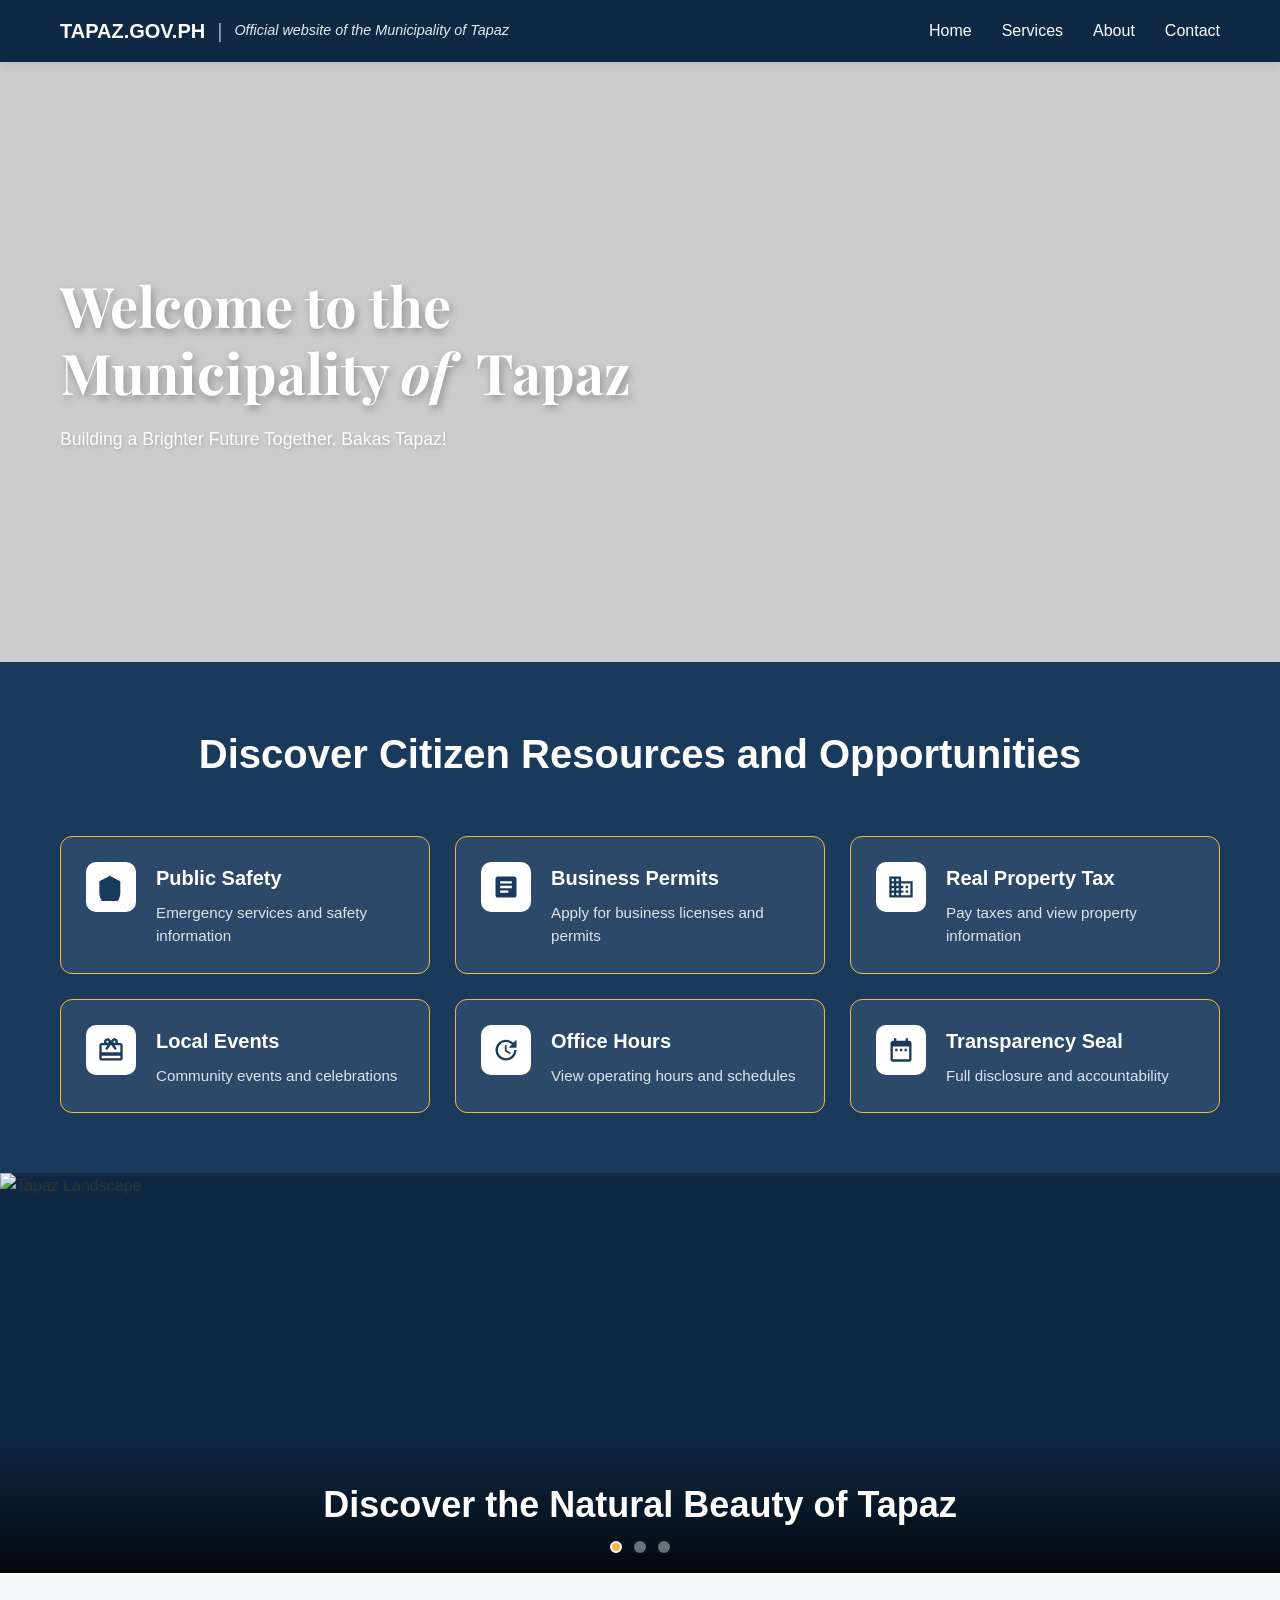
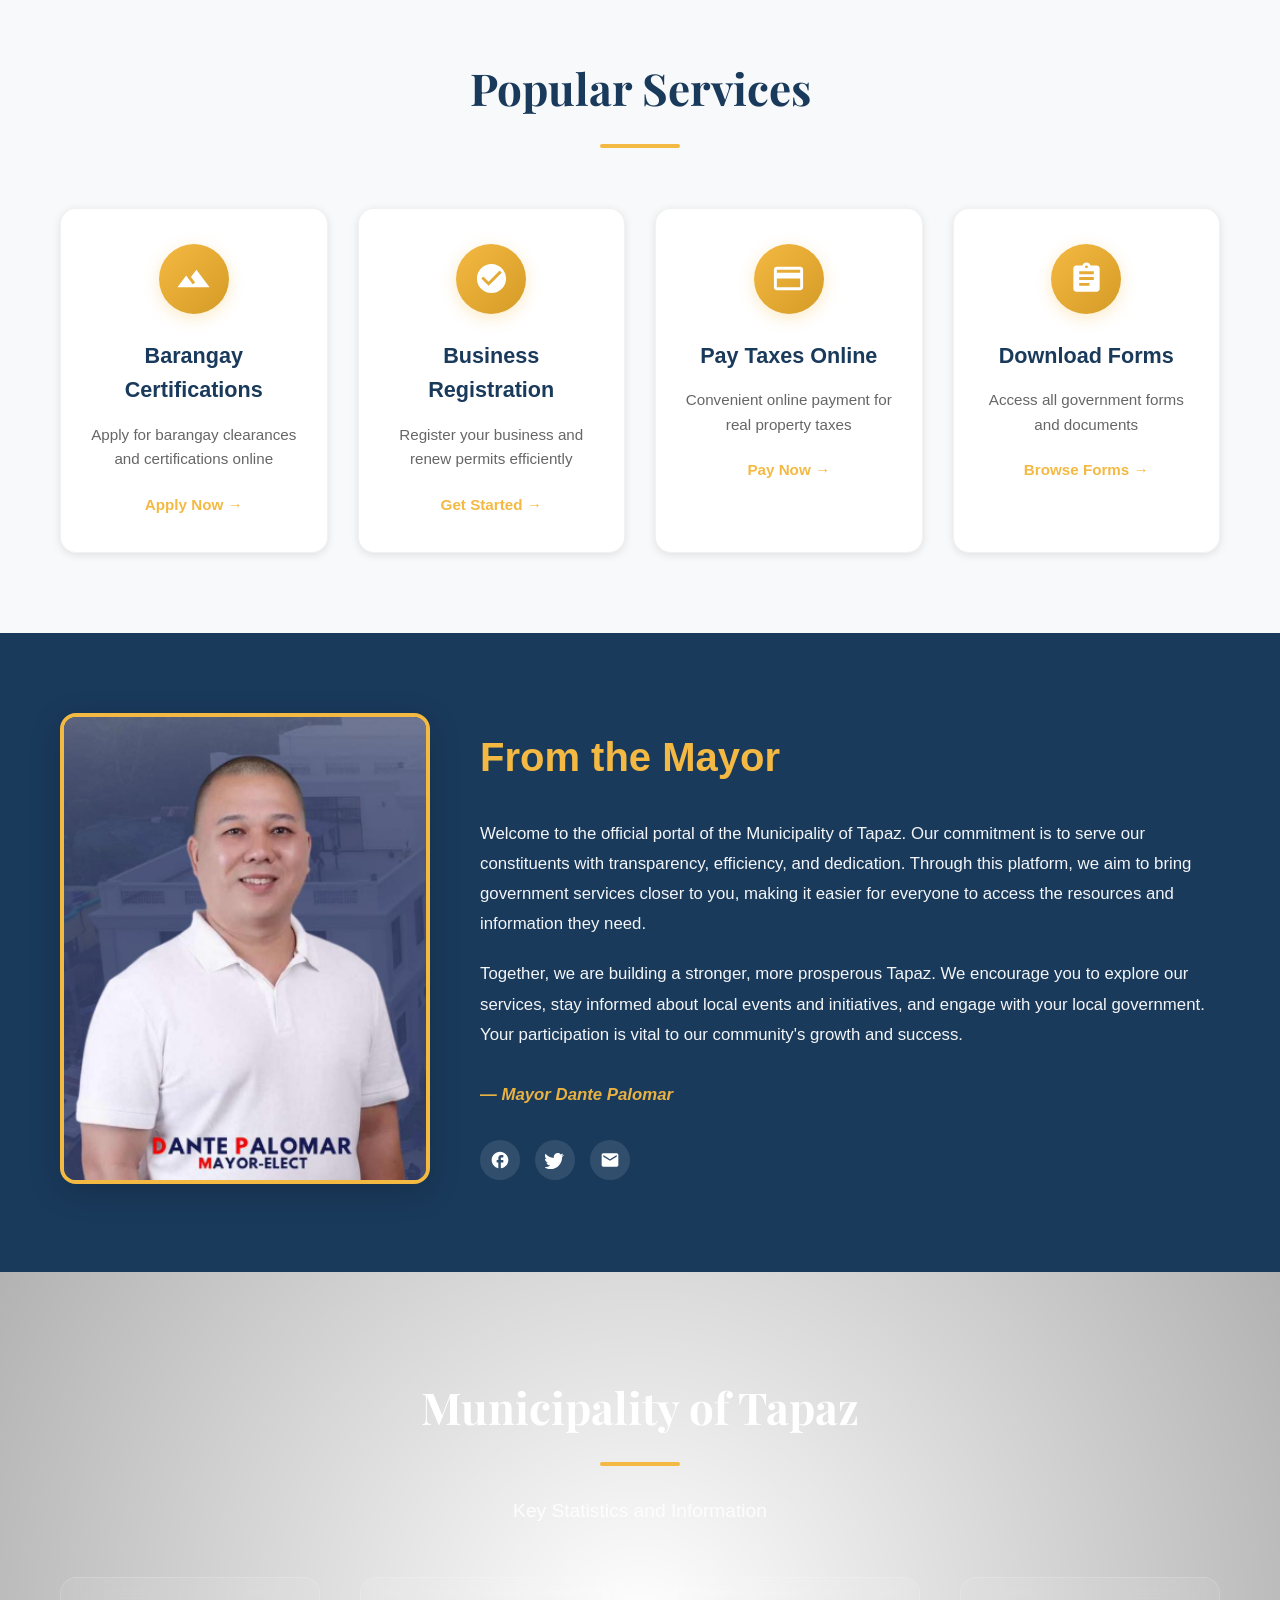
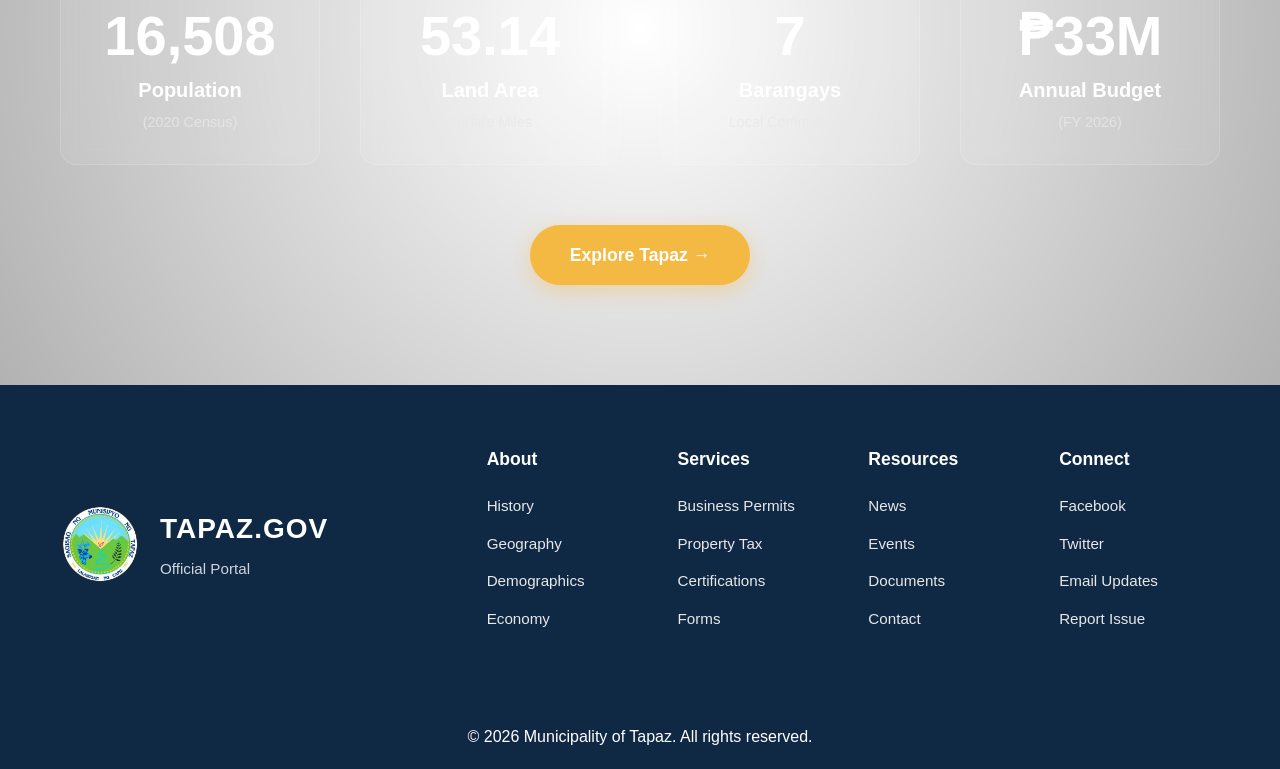
==== index.html @ 7d661cd3 "Added my project" ====
<!DOCTYPE html>
<html lang="en">

<head>
    <meta charset="UTF-8">
    <meta name="viewport" content="width=device-width, initial-scale=1.0">
    <title>Municipality of Tapaz - Citizen Portal</title>
    <link rel="stylesheet" href="wp-content/themes/tapaz-theme/assets/css/homepage.css">
    <style>
        * {
            margin: 0;
            padding: 0;
            box-sizing: border-box;
        }

        body {
            font-family: -apple-system, BlinkMacSystemFont, 'Segoe UI', Roboto, 'Helvetica Neue', Arial, sans-serif;
            line-height: 1.6;
            color: #333;
        }

        /* Simple header for preview */
        header {
            background: #0f2844;
            color: white;
            padding: 15px 20px;
            position: sticky;
            top: 0;
            z-index: 1000;
            box-shadow: 0 2px 10px rgba(0, 0, 0, 0.1);
        }

        header .container {
            display: flex;
            justify-content: space-between;
            align-items: center;
        }

        .site-title {
            font-size: 1.25rem;
            font-weight: 700;
            color: #fff;
            display: flex;
            align-items: center;
            gap: 12px;
        }

        .title-separator {
            font-weight: 300;
            opacity: 0.6;
        }

        .site-subtitle {
            font-size: 0.9rem;
            font-weight: 400;
            font-style: italic;
            opacity: 0.9;
            text-transform: none;
        }

        nav ul {
            display: flex;
            gap: 30px;
            list-style: none;
        }

        nav a {
            color: white;
            text-decoration: none;
            transition: color 0.3s;
        }

        nav a:hover {
            color: #f4b942;
        }

        /* Simple footer for preview */
        footer {
            background: #0f2844;
            color: white;
            text-align: center;
            padding: 20px;
            margin-top: 0;
        }

        @media (max-width: 768px) {
            nav ul {
                display: none;
            }
        }
    </style>
</head>

<body>
    <!-- Header -->
    <header>
        <div class="container">
            <div class="site-title">
                TAPAZ.GOV.PH
                <span class="title-separator">|</span>
                <span class="site-subtitle">Official website of the Municipality of Tapaz</span>
            </div>
            <nav>
                <ul>
                    <li><a href="#">Home</a></li>
                    <li><a href="#">Services</a></li>
                    <li><a href="#">About</a></li>
                    <li><a href="#">Contact</a></li>
                </ul>
            </nav>
        </div>
    </header>

    <!-- Hero Section -->
    <section class="hero-section">
        <div class="hero-overlay"></div>
        <div class="hero-content">
            <h1 class="hero-title">Welcome to the<br>Municipality <i>of</i> &nbsp;Tapaz<br></h1>
            <p class="hero-subtitle">Building a Brighter Future Together. Bakas Tapaz!</p>
        </div>
    </section>

    <!-- Quick Links Section -->
    <section class="quick-links-section">
        <div class="container">
            <h2 class="section-title">Discover Citizen Resources and Opportunities</h2>
            <div class="quick-links-grid">
                <a href="#" class="quick-link-card">
                    <div class="quick-link-icon">
                        <svg xmlns="http://www.w3.org/2000/svg" viewBox="0 0 24 24" fill="currentColor">
                            <path d="M12 2L2 7v10c0 5.55 3.84 10.74 9 12 5.16-1.26 9-6.45 9-12V7l-10-5z" />
                        </svg>
                    </div>
                    <div class="quick-link-content">
                        <h3>Public Safety</h3>
                        <p>Emergency services and safety information</p>
                    </div>
                </a>

                <a href="#" class="quick-link-card">
                    <div class="quick-link-icon">
                        <svg xmlns="http://www.w3.org/2000/svg" viewBox="0 0 24 24" fill="currentColor">
                            <path
                                d="M19 3H5c-1.1 0-2 .9-2 2v14c0 1.1.9 2 2 2h14c1.1 0 2-.9 2-2V5c0-1.1-.9-2-2-2zm-5 14H7v-2h7v2zm3-4H7v-2h10v2zm0-4H7V7h10v2z" />
                        </svg>
                    </div>
                    <div class="quick-link-content">
                        <h3>Business Permits</h3>
                        <p>Apply for business licenses and permits</p>
                    </div>
                </a>

                <a href="#" class="quick-link-card">
                    <div class="quick-link-icon">
                        <svg xmlns="http://www.w3.org/2000/svg" viewBox="0 0 24 24" fill="currentColor">
                            <path
                                d="M12 7V3H2v18h20V7H12zM6 19H4v-2h2v2zm0-4H4v-2h2v2zm0-4H4V9h2v2zm0-4H4V5h2v2zm4 12H8v-2h2v2zm0-4H8v-2h2v2zm0-4H8V9h2v2zm0-4H8V5h2v2zm10 12h-8v-2h2v-2h-2v-2h2v-2h-2V9h8v10zm-2-8h-2v2h2v-2zm0 4h-2v2h2v-2z" />
                        </svg>
                    </div>
                    <div class="quick-link-content">
                        <h3>Real Property Tax</h3>
                        <p>Pay taxes and view property information</p>
                    </div>
                </a>

                <a href="#" class="quick-link-card">
                    <div class="quick-link-icon">
                        <svg xmlns="http://www.w3.org/2000/svg" viewBox="0 0 24 24" fill="currentColor">
                            <path
                                d="M20 6h-2.18c.11-.31.18-.65.18-1 0-1.66-1.34-3-3-3-1.05 0-1.96.54-2.5 1.35l-.5.67-.5-.68C10.96 2.54 10.05 2 9 2 7.34 2 6 3.34 6 5c0 .35.07.69.18 1H4c-1.11 0-1.99.89-1.99 2L2 19c0 1.11.89 2 2 2h16c1.11 0 2-.89 2-2V8c0-1.11-.89-2-2-2zm-5-2c.55 0 1 .45 1 1s-.45 1-1 1-1-.45-1-1 .45-1 1-1zM9 4c.55 0 1 .45 1 1s-.45 1-1 1-1-.45-1-1 .45-1 1-1zm11 15H4v-2h16v2zm0-5H4V8h5.08L7 10.83 8.62 12 11 8.76l1-1.36 1 1.36L15.38 12 17 10.83 14.92 8H20v6z" />
                        </svg>
                    </div>
                    <div class="quick-link-content">
                        <h3>Local Events</h3>
                        <p>Community events and celebrations</p>
                    </div>
                </a>

                <a href="#" class="quick-link-card">
                    <div class="quick-link-icon">
                        <svg xmlns="http://www.w3.org/2000/svg" viewBox="0 0 24 24" fill="currentColor">
                            <path
                                d="M21 10.12h-6.78l2.74-2.82c-2.73-2.7-7.15-2.8-9.88-.1-2.73 2.71-2.73 7.08 0 9.79s7.15 2.71 9.88 0C18.32 15.65 19 14.08 19 12.1h2c0 1.98-.88 4.55-2.64 6.29-3.51 3.48-9.21 3.48-12.72 0-3.5-3.47-3.53-9.11-.02-12.58 3.51-3.47 9.14-3.47 12.65 0L21 3v7.12zM12.5 8v4.25l3.5 2.08-.72 1.21L11 13V8h1.5z" />
                        </svg>
                    </div>
                    <div class="quick-link-content">
                        <h3>Office Hours</h3>
                        <p>View operating hours and schedules</p>
                    </div>
                </a>

                <a href="#" class="quick-link-card">
                    <div class="quick-link-icon">
                        <svg xmlns="http://www.w3.org/2000/svg" viewBox="0 0 24 24" fill="currentColor">
                            <path
                                d="M9 11H7v2h2v-2zm4 0h-2v2h2v-2zm4 0h-2v2h2v-2zm2-7h-1V2h-2v2H8V2H6v2H5c-1.11 0-1.99.9-1.99 2L3 20c0 1.1.89 2 2 2h14c1.1 0 2-.9 2-2V6c0-1.1-.9-2-2-2zm0 16H5V9h14v11z" />
                        </svg>
                    </div>
                    <div class="quick-link-content">
                        <h3>Transparency Seal</h3>
                        <p>Full disclosure and accountability</p>
                    </div>
                </a>
            </div>
        </div>
    </section>

    <!-- Image Banner Section -->
    <section class="image-banner-section">
        <div class="banner-carousel">
            <div class="banner-slide active">
                <img src="https://images.unsplash.com/photo-1566073771259-6a8506099945?w=1920&h=600&fit=crop"
                    alt="Tapaz Landscape">
                <div class="banner-overlay">
                    <h3>Discover the Natural Beauty of Tapaz</h3>
                </div>
            </div>
            <div class="banner-slide">
                <img src="https://images.unsplash.com/photo-1504870712357-65ea720d6078?w=1920&h=600&fit=crop"
                    alt="Community">
                <div class="banner-overlay">
                    <h3>Strong Communities, Brighter Future</h3>
                </div>
            </div>
            <div class="banner-slide">
                <img src="https://images.unsplash.com/photo-1529156069898-49953e39b3ac?w=1920&h=600&fit=crop"
                    alt="Government Building">
                <div class="banner-overlay">
                    <h3>Serving the People with Excellence</h3>
                </div>
            </div>
        </div>
        <div class="banner-dots">
            <span class="dot active" data-slide="0"></span>
            <span class="dot" data-slide="1"></span>
            <span class="dot" data-slide="2"></span>
        </div>
    </section>

    <!-- Popular Services Section -->
    <section class="popular-services-section">
        <div class="container">
            <h2 class="section-title-center">Popular Services</h2>

            <div class="services-grid">
                <div class="service-card">
                    <div class="service-icon gold">
                        <svg xmlns="http://www.w3.org/2000/svg" viewBox="0 0 24 24" fill="currentColor">
                            <path d="M14 6l-3.75 5 2.85 3.8-1.6 1.2C9.81 13.75 7 10 7 10l-6 8h22L14 6z" />
                        </svg>
                    </div>
                    <h3>Barangay Certifications</h3>
                    <p>Apply for barangay clearances and certifications online</p>
                    <a href="#" class="service-link">Apply Now →</a>
                </div>

                <div class="service-card">
                    <div class="service-icon gold">
                        <svg xmlns="http://www.w3.org/2000/svg" viewBox="0 0 24 24" fill="currentColor">
                            <path
                                d="M12 2C6.48 2 2 6.48 2 12s4.48 10 10 10 10-4.48 10-10S17.52 2 12 2zm-2 15l-5-5 1.41-1.41L10 14.17l7.59-7.59L19 8l-9 9z" />
                        </svg>
                    </div>
                    <h3>Business Registration</h3>
                    <p>Register your business and renew permits efficiently</p>
                    <a href="#" class="service-link">Get Started →</a>
                </div>

                <div class="service-card">
                    <div class="service-icon gold">
                        <svg xmlns="http://www.w3.org/2000/svg" viewBox="0 0 24 24" fill="currentColor">
                            <path
                                d="M20 4H4c-1.11 0-1.99.89-1.99 2L2 18c0 1.11.89 2 2 2h16c1.11 0 2-.89 2-2V6c0-1.11-.89-2-2-2zm0 14H4v-6h16v6zm0-10H4V6h16v2z" />
                        </svg>
                    </div>
                    <h3>Pay Taxes Online</h3>
                    <p>Convenient online payment for real property taxes</p>
                    <a href="#" class="service-link">Pay Now →</a>
                </div>

                <div class="service-card">
                    <div class="service-icon gold">
                        <svg xmlns="http://www.w3.org/2000/svg" viewBox="0 0 24 24" fill="currentColor">
                            <path
                                d="M19 3h-4.18C14.4 1.84 13.3 1 12 1c-1.3 0-2.4.84-2.82 2H5c-1.1 0-2 .9-2 2v14c0 1.1.9 2 2 2h14c1.1 0 2-.9 2-2V5c0-1.1-.9-2-2-2zm-7 0c.55 0 1 .45 1 1s-.45 1-1 1-1-.45-1-1 .45-1 1-1zm2 14H7v-2h7v2zm3-4H7v-2h10v2zm0-4H7V7h10v2z" />
                        </svg>
                    </div>
                    <h3>Download Forms</h3>
                    <p>Access all government forms and documents</p>
                    <a href="#" class="service-link">Browse Forms →</a>
                </div>
            </div>
        </div>
    </section>

    <!-- From the Mayor Section -->
    <section class="from-mayor-section">
        <div class="container">
            <div class="mayor-content">
                <div class="mayor-image">
                    <img src="mayor.png?w=400&h=400&fit=crop" alt="Mayor">
                </div>
                <div class="mayor-text">
                    <h2>From the Mayor</h2>
                    <p>Welcome to the official portal of the Municipality of Tapaz. Our commitment is to serve our
                        constituents with transparency, efficiency, and dedication. Through this platform, we aim to
                        bring government services closer to you, making it easier for everyone to access the resources
                        and information they need.</p>
                    <p>Together, we are building a stronger, more prosperous Tapaz. We encourage you to explore our
                        services, stay informed about local events and initiatives, and engage with your local
                        government. Your participation is vital to our community's growth and success.</p>
                    <p class="mayor-signature">— Mayor Dante Palomar</p>
                    <div class="mayor-social">
                        <a href="#" aria-label="Facebook"><svg xmlns="http://www.w3.org/2000/svg" viewBox="0 0 24 24"
                                fill="currentColor">
                                <path
                                    d="M22 12c0-5.52-4.48-10-10-10S2 6.48 2 12c0 4.84 3.44 8.87 8 9.8V15H8v-3h2V9.5C10 7.57 11.57 6 13.5 6H16v3h-2c-.55 0-1 .45-1 1v2h3v3h-3v6.95c5.05-.5 9-4.76 9-9.95z" />
                            </svg></a>
                        <a href="#" aria-label="Twitter"><svg xmlns="http://www.w3.org/2000/svg" viewBox="0 0 24 24"
                                fill="currentColor">
                                <path
                                    d="M22.46 6c-.85.38-1.78.64-2.75.76 1-.6 1.76-1.55 2.12-2.68-.93.55-1.96.96-3.06 1.18-.88-.94-2.13-1.53-3.51-1.53-2.66 0-4.81 2.16-4.81 4.81 0 .38.04.75.13 1.1-4-.2-7.54-2.12-9.91-5.04-.42.72-.66 1.55-.66 2.44 0 1.67.85 3.14 2.14 4-.79-.03-1.53-.24-2.18-.6v.06c0 2.33 1.66 4.28 3.86 4.72-.4.11-.83.17-1.27.17-.31 0-.62-.03-.92-.08.62 1.94 2.42 3.35 4.55 3.39-1.67 1.31-3.77 2.09-6.05 2.09-.39 0-.78-.02-1.17-.07 2.18 1.4 4.77 2.21 7.56 2.21 9.05 0 14-7.5 14-14 0-.21 0-.42-.01-.63.96-.69 1.8-1.56 2.46-2.55z" />
                            </svg></a>
                        <a href="#" aria-label="Email"><svg xmlns="http://www.w3.org/2000/svg" viewBox="0 0 24 24"
                                fill="currentColor">
                                <path
                                    d="M20 4H4c-1.1 0-1.99.9-1.99 2L2 18c0 1.1.9 2 2 2h16c1.1 0 2-.9 2-2V6c0-1.1-.9-2-2-2zm0 4l-8 5-8-5V6l8 5 8-5v2z" />
                            </svg></a>
                    </div>
                </div>
            </div>
        </div>
    </section>

    <!-- Statistics Section -->
    <section class="statistics-section">
        <div class="stats-overlay"></div>
        <div class="container">
            <h2 class="section-title-center white">Municipality of Tapaz</h2>
            <p class="stats-subtitle">Key Statistics and Information</p>

            <div class="stats-grid">
                <div class="stat-card">
                    <div class="stat-number">58,264</div>
                    <div class="stat-label">Population</div>
                    <div class="stat-sublabel">(2020 Census)</div>
                </div>

                <div class="stat-card">
                    <div class="stat-number">199.28</div>
                    <div class="stat-label">Land Area</div>
                    <div class="stat-sublabel">Square Miles</div>
                </div>

                <div class="stat-card">
                    <div class="stat-number">26</div>
                    <div class="stat-label">Barangays</div>
                    <div class="stat-sublabel">Local Communities</div>
                </div>

                <div class="stat-card">
                    <div class="stat-number">₱124 M</div>
                    <div class="stat-label">Annual Budget</div>
                    <div class="stat-sublabel">(FY 2026)</div>
                </div>
            </div>

            <div class="stats-cta">
                <a href="#" class="btn-stats">Explore Tapaz →</a>
            </div>
        </div>
    </section>

    <!-- Footer Branding Section -->
    <section class="footer-branding">
        <div class="container">
            <div class="footer-brand-content">
                <div class="footer-logo">
                    <div class="gov-seal">
                        <img src="tapaz.png" alt="Official Seal of Tapaz" width="300" height="300">
                    </div>
                    <div class="gov-text">
                        <div class="gov-name">TAPAZ.GOV</div>
                        <div class="gov-tagline">Official Portal</div>
                    </div>
                </div>
                <div class="footer-links-grid">
                    <div class="footer-links-column">
                        <h4>About</h4>
                        <ul>
                            <li><a href="#">History</a></li>
                            <li><a href="#">Geography</a></li>
                            <li><a href="#">Demographics</a></li>
                            <li><a href="#">Economy</a></li>
                        </ul>
                    </div>
                    <div class="footer-links-column">
                        <h4>Services</h4>
                        <ul>
                            <li><a href="#">Business Permits</a></li>
                            <li><a href="#">Property Tax</a></li>
                            <li><a href="#">Certifications</a></li>
                            <li><a href="#">Forms</a></li>
                        </ul>
                    </div>
                    <div class="footer-links-column">
                        <h4>Resources</h4>
                        <ul>
                            <li><a href="#">News</a></li>
                            <li><a href="#">Events</a></li>
                            <li><a href="#">Documents</a></li>
                            <li><a href="#">Contact</a></li>
                        </ul>
                    </div>
                    <div class="footer-links-column">
                        <h4>Connect</h4>
                        <ul>
                            <li><a href="#">Facebook</a></li>
                            <li><a href="#">Twitter</a></li>
                            <li><a href="#">Email Updates</a></li>
                            <li><a href="#">Report Issue</a></li>
                        </ul>
                    </div>
                </div>
            </div>
        </div>
    </section>

    <!-- Footer -->
    <footer>
        <p>&copy; 2026 Municipality of Tapaz. All rights reserved.</p>
    </footer>

    <script src="wp-content/themes/tapaz-theme/assets/js/homepage.js"></script>
</body>

</html>
---- wp-content/themes/tapaz-theme/assets/css/homepage.css ----
/* ========================================
   HOMEPAGE STYLES - Tapaz Citizen Portal
   ======================================== */

/* CSS Variables */
@import url('https://fonts.googleapis.com/css2?family=Montserrat:wght@400;500;600;700&family=Playfair+Display:wght@700&display=swap');

:root {
    --primary-color: #1a3a5c;
    --primary-navy-dark: #0f2844;
    --accent-color: #f4b942;
    --accent-gold-dark: #d49b26;
    --text-white: #ffffff;
    --text-light: #e8e8e8;
    --text-dark: #333333;
    --overlay-dark: rgba(26, 58, 92, 0.85);
    --overlay-light: rgba(0, 0, 0, 0.4);
    --shadow-sm: 0 2px 8px rgba(0, 0, 0, 0.1);
    --shadow-md: 0 4px 16px rgba(0, 0, 0, 0.15);
    --shadow-lg: 0 8px 32px rgba(0, 0, 0, 0.2);
    --transition: all 0.3s cubic-bezier(0.4, 0, 0.2, 1);
    --font-main: 'Montserrat', sans-serif;
    --font-serif: 'Playfair Display', serif;
}

/* Global Container */
.container {
    max-width: 1200px;
    margin: 0 auto;
    padding: 0 20px;
}

/* ========================================
   HERO SECTION
   ======================================== */
.hero-section {
    position: relative;
    height: 600px;
    background: url('https://dailyguardian.com.ph/wp-content/uploads/2021/02/municipal-government-center-of-Tapaz-in-Capiz-w.jpg?w=1920&h=600&fit=crop');
    background-size: cover;
    background-position: center;
    display: flex;
    align-items: center;
    justify-content: center;
    overflow: hidden;
}

.hero-overlay {
    position: absolute;
    top: 0;
    left: 0;
    right: 0;
    bottom: 0;
    background: rgba(0, 0, 0, 0.2);
    z-index: 1;
}

.hero-content {
    position: relative;
    z-index: 2;
    text-align: left;
    width: 100%;
    max-width: 1200px;
    color: var(--text-white);
    padding: 40px 20px;
    animation: fadeInUp 1s ease-out;
}

.hero-title {
    font-family: var(--font-serif);
    font-size: clamp(2rem, 5vw, 3.5rem);
    font-weight: 700;
    line-height: 1.2;
    margin: 0 0 20px 0;
    text-shadow: 2px 4px 8px rgba(0, 0, 0, 0.3);
}

.hero-subtitle {
    font-size: clamp(1.1rem, 2.5vw, 1.1rem);
    font-weight: 400;
    margin: 0;
    opacity: 0.95;
    text-shadow: 1px 2px 4px rgba(0, 0, 0, 0.2);
}

@keyframes fadeInUp {
    from {
        opacity: 0;
        transform: translateY(30px);
    }

    to {
        opacity: 1;
        transform: translateY(0);
    }
}

/* ========================================
   QUICK LINKS SECTION
   ======================================== */
.quick-links-section {
    background: var(--primary-color);
    padding: 60px 20px;
    color: var(--text-white);
}

.section-title {
    font-size: clamp(1.8rem, 4vw, 2.5rem);
    font-weight: 600;
    text-align: center;
    margin: 0 0 50px 0;
    color: var(--text-white);
}

.quick-links-grid {
    display: grid;
    grid-template-columns: repeat(auto-fit, minmax(280px, 1fr));
    gap: 25px;
    max-width: 1200px;
    margin: 0 auto;
}

.quick-link-card {
    display: flex;
    align-items: flex-start;
    gap: 20px;
    padding: 25px;
    background: rgba(255, 255, 255, 0.08);
    border-radius: 12px;
    text-decoration: none;
    color: var(--text-white);
    border: 1px solid var(--accent-color);
    transition: var(--transition);
    cursor: pointer;
}

.quick-link-card:hover {
    background: rgba(255, 255, 255, 0.12);
    transform: translateY(-3px);
    box-shadow: var(--shadow-md);
    border-color: var(--accent-color);
}

.quick-link-icon {
    flex-shrink: 0;
    width: 50px;
    height: 50px;
    background: #ffffff;
    border-radius: 10px;
    display: flex;
    align-items: center;
    justify-content: center;
    color: var(--primary-color);
    transition: var(--transition);
}

.quick-link-card:hover .quick-link-icon {
    transform: scale(1.1);
    box-shadow: 0 4px 12px rgba(244, 185, 66, 0.4);
}

.quick-link-icon svg {
    width: 28px;
    height: 28px;
}

.quick-link-content h3 {
    margin: 0 0 8px 0;
    font-size: 1.25rem;
    font-weight: 600;
    color: var(--text-white);
}

.quick-link-content p {
    margin: 0;
    font-size: 0.95rem;
    opacity: 0.85;
    line-height: 1.5;
}

/* ========================================
   IMAGE BANNER SECTION
   ======================================== */
.image-banner-section {
    position: relative;
    height: 400px;
    overflow: hidden;
    background: var(--primary-navy-dark);
}

.banner-carousel {
    position: relative;
    height: 100%;
    width: 100%;
}

.banner-slide {
    position: absolute;
    top: 0;
    left: 0;
    width: 100%;
    height: 100%;
    opacity: 0;
    transition: opacity 1s ease-in-out;
}

.banner-slide.active {
    opacity: 1;
}

.banner-slide img {
    width: 100%;
    height: 100%;
    object-fit: cover;
}

.banner-overlay {
    position: absolute;
    bottom: 0;
    left: 0;
    right: 0;
    background: linear-gradient(to top, rgba(0, 0, 0, 0.8), transparent);
    padding: 40px 20px;
    color: var(--text-white);
}

.banner-overlay h3 {
    margin: 0;
    font-size: clamp(1.5rem, 3vw, 2.25rem);
    font-weight: 600;
    text-align: center;
}

.banner-dots {
    position: absolute;
    bottom: 20px;
    left: 50%;
    transform: translateX(-50%);
    display: flex;
    gap: 12px;
    z-index: 10;
}

.dot {
    width: 12px;
    height: 12px;
    border-radius: 50%;
    background: rgba(255, 255, 255, 0.4);
    cursor: pointer;
    transition: var(--transition);
    border: 2px solid transparent;
}

.dot.active,
.dot:hover {
    background: var(--accent-color);
    border-color: var(--text-white);
}

/* ========================================
   POPULAR SERVICES SECTION
   ======================================== */
.popular-services-section {
    padding: 80px 20px;
    background: #f8f9fa;
}

.section-title-center {
    font-family: var(--font-serif);
    font-size: clamp(2rem, 4vw, 2.75rem);
    font-weight: 700;
    text-align: center;
    margin: 0 0 60px 0;
    color: var(--primary-color);
    position: relative;
}

.section-title-center::after {
    content: '';
    display: block;
    width: 80px;
    height: 4px;
    background: var(--accent-color);
    margin: 20px auto 0;
    border-radius: 2px;
}

.services-grid {
    display: grid;
    grid-template-columns: repeat(auto-fit, minmax(260px, 1fr));
    gap: 30px;
    max-width: 1200px;
    margin: 0 auto;
}

.service-card {
    background: var(--text-white);
    padding: 35px 25px;
    border-radius: 16px;
    text-align: center;
    box-shadow: var(--shadow-sm);
    transition: var(--transition);
    border: 1px solid rgba(0, 0, 0, 0.05);
}

.service-card:hover {
    transform: translateY(-8px);
    box-shadow: var(--shadow-lg);
    border-color: var(--accent-color);
}

.service-icon {
    width: 70px;
    height: 70px;
    margin: 0 auto 25px;
    display: flex;
    align-items: center;
    justify-content: center;
    border-radius: 50%;
    transition: var(--transition);
}

.service-icon.gold {
    background: linear-gradient(135deg, var(--accent-color) 0%, var(--accent-gold-dark) 100%);
    color: var(--text-white);
    box-shadow: 0 4px 16px rgba(244, 185, 66, 0.3);
}

.service-card:hover .service-icon {
    transform: scale(1.1) rotate(5deg);
}

.service-icon svg {
    width: 35px;
    height: 35px;
}

.service-card h3 {
    margin: 0 0 15px 0;
    font-size: 1.35rem;
    font-weight: 600;
    color: var(--primary-color);
}

.service-card p {
    margin: 0 0 20px 0;
    font-size: 0.95rem;
    color: #666;
    line-height: 1.6;
}

.service-link {
    display: inline-block;
    color: var(--accent-color);
    text-decoration: none;
    font-weight: 600;
    font-size: 0.95rem;
    transition: var(--transition);
}

.service-link:hover {
    color: var(--accent-gold-dark);
    transform: translateX(5px);
}

/* ========================================
   FROM THE MAYOR SECTION
   ======================================== */
.from-mayor-section {
    background: var(--primary-color);
    padding: 80px 20px;
    color: var(--text-white);
}

.mayor-content {
    display: grid;
    grid-template-columns: 1fr 2fr;
    gap: 50px;
    max-width: 1200px;
    margin: 0 auto;
    align-items: center;
}

.mayor-image {
    position: relative;
}

.mayor-image img {
    width: 100%;
    height: auto;
    border-radius: 16px;
    box-shadow: var(--shadow-lg);
    border: 4px solid var(--accent-color);
}

.mayor-text h2 {
    font-size: clamp(1.8rem, 3.5vw, 2.5rem);
    margin: 0 0 30px 0;
    font-weight: 700;
    color: var(--accent-color);
}

.mayor-text p {
    font-size: 1.05rem;
    line-height: 1.8;
    margin: 0 0 20px 0;
    opacity: 0.95;
}

.mayor-signature {
    font-style: italic;
    font-weight: 600;
    margin-top: 30px !important;
    color: var(--accent-color);
}

.mayor-social {
    display: flex;
    gap: 15px;
    margin-top: 30px;
}

.mayor-social a {
    width: 40px;
    height: 40px;
    display: flex;
    align-items: center;
    justify-content: center;
    background: rgba(255, 255, 255, 0.1);
    border-radius: 50%;
    color: var(--text-white);
    transition: var(--transition);
}

.mayor-social a:hover {
    background: var(--accent-color);
    transform: translateY(-3px);
}

.mayor-social svg {
    width: 20px;
    height: 20px;
}

@media (max-width: 768px) {
    .mayor-content {
        grid-template-columns: 1fr;
        gap: 30px;
    }

    .mayor-image {
        max-width: 300px;
        margin: 0 auto;
    }
}

/* ========================================
   STATISTICS SECTION
   ======================================== */
.statistics-section {
    position: relative;
    padding: 100px 20px;
    background: linear-gradient(135deg, rgba(26, 58, 92, 0.95) 0%, rgba(15, 40, 68, 0.95) 100%),
        url('https://images.unsplash.com/photo-1477959858617-67f85cf4f1df?w=1920&h=600&fit=crop');
    background-size: cover;
    background-position: center;
    background-attachment: fixed;
    color: var(--text-white);
    overflow: hidden;
}

.stats-overlay {
    position: absolute;
    top: 0;
    left: 0;
    right: 0;
    bottom: 0;
    background: radial-gradient(circle at center, transparent 0%, rgba(0, 0, 0, 0.3) 100%);
    z-index: 1;
}

.statistics-section .container {
    position: relative;
    z-index: 2;
}

.section-title-center.white {
    color: var(--text-white);
}

.section-title-center.white::after {
    background: var(--accent-color);
}

.stats-subtitle {
    text-align: center;
    font-size: 1.2rem;
    margin: -30px 0 50px 0;
    opacity: 0.9;
}

.stats-grid {
    display: grid;
    grid-template-columns: repeat(auto-fit, minmax(220px, 1fr));
    gap: 40px;
    max-width: 1200px;
    margin: 0 auto 60px;
}

.stat-card {
    text-align: center;
    padding: 30px 20px;
    background: rgba(255, 255, 255, 0.08);
    border-radius: 16px;
    backdrop-filter: blur(10px);
    border: 1px solid rgba(255, 255, 255, 0.15);
    transition: var(--transition);
}

.stat-card:hover {
    transform: translateY(-8px);
    background: rgba(255, 255, 255, 0.12);
    box-shadow: 0 12px 40px rgba(0, 0, 0, 0.3);
}

.stat-number {
    font-size: clamp(2.5rem, 5vw, 3.5rem);
    font-weight: 800;
    color: var(--accent-gold);
    margin: 0 0 10px 0;
    line-height: 1;
}

.stat-label {
    font-size: 1.25rem;
    font-weight: 600;
    margin: 0 0 5px 0;
    color: var(--text-white);
}

.stat-sublabel {
    font-size: 0.9rem;
    opacity: 0.8;
    color: var(--text-light);
}

.stats-cta {
    text-align: center;
    margin-top: 50px;
}

.btn-stats {
    display: inline-block;
    padding: 16px 40px;
    background: #f4b942;
    color: var(--primary-navy);
    text-decoration: none;
    font-weight: 700;
    font-size: 1.1rem;
    border-radius: 50px;
    transition: var(--transition);
    box-shadow: 0 6px 20px rgba(244, 185, 66, 0.4);
}

.btn-stats:hover {
    background: var(--accent-gold-dark);
    transform: translateY(-3px);
    box-shadow: 0 10px 30px rgba(244, 185, 66, 0.5);
}

/* ========================================
   FOOTER BRANDING SECTION
   ======================================== */
.footer-branding {
    background: var(--primary-navy-dark);
    padding: 60px 20px;
    color: var(--text-white);
}

.footer-brand-content {
    display: grid;
    grid-template-columns: 1fr 2fr;
    gap: 60px;
    max-width: 1200px;
    margin: 0 auto;
}

.footer-logo {
    display: flex;
    align-items: center;
    gap: 20px;
}

.gov-seal {
    width: 80px;
    height: 80px;
    color: var(--accent-gold);
}

.gov-seal svg,
.gov-seal img {
    width: 100%;
    height: 100%;
    object-fit: contain;
}

.gov-name {
    font-size: 1.75rem;
    font-weight: 800;
    color: var(--accent-gold);
    letter-spacing: 1px;
}

.gov-tagline {
    font-size: 0.95rem;
    opacity: 0.8;
    margin-top: 5px;
}

.footer-links-grid {
    display: grid;
    grid-template-columns: repeat(4, 1fr);
    gap: 30px;
}

.footer-links-column h4 {
    font-size: 1.1rem;
    font-weight: 700;
    margin: 0 0 20px 0;
    color: var(--accent-gold);
}

.footer-links-column ul {
    list-style: none;
    margin: 0;
    padding: 0;
}

.footer-links-column li {
    margin-bottom: 12px;
}

.footer-links-column a {
    color: var(--text-light);
    text-decoration: none;
    font-size: 0.95rem;
    transition: var(--transition);
    display: inline-block;
}

.footer-links-column a:hover {
    color: var(--accent-gold);
    transform: translateX(5px);
}

@media (max-width: 992px) {
    .footer-brand-content {
        grid-template-columns: 1fr;
        gap: 40px;
    }

    .footer-links-grid {
        grid-template-columns: repeat(2, 1fr);
    }
}

@media (max-width: 576px) {
    .footer-links-grid {
        grid-template-columns: 1fr;
    }
}

/* ========================================
   RESPONSIVE ADJUSTMENTS
   ======================================== */
@media (max-width: 768px) {
    .quick-links-grid {
        grid-template-columns: 1fr;
    }

    .services-grid {
        grid-template-columns: 1fr;
    }

    .stats-grid {
        grid-template-columns: 1fr;
    }
}
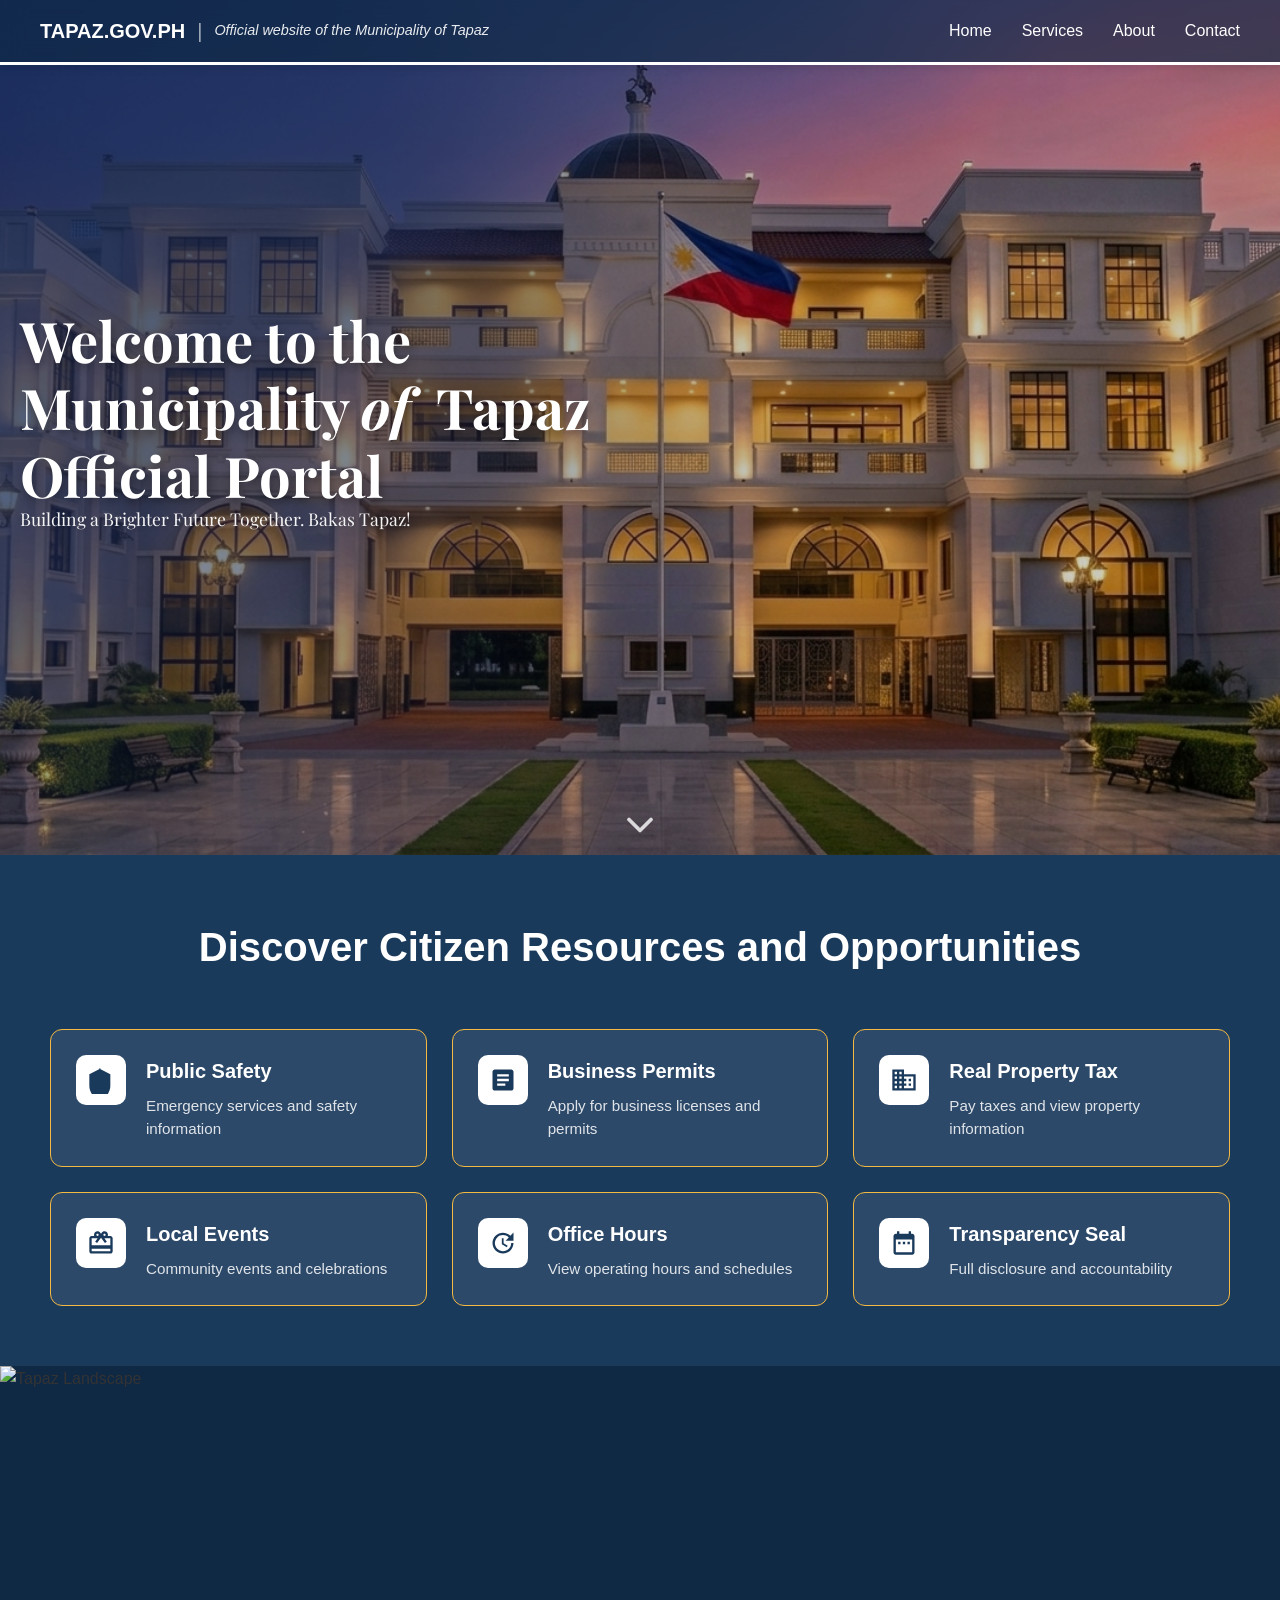
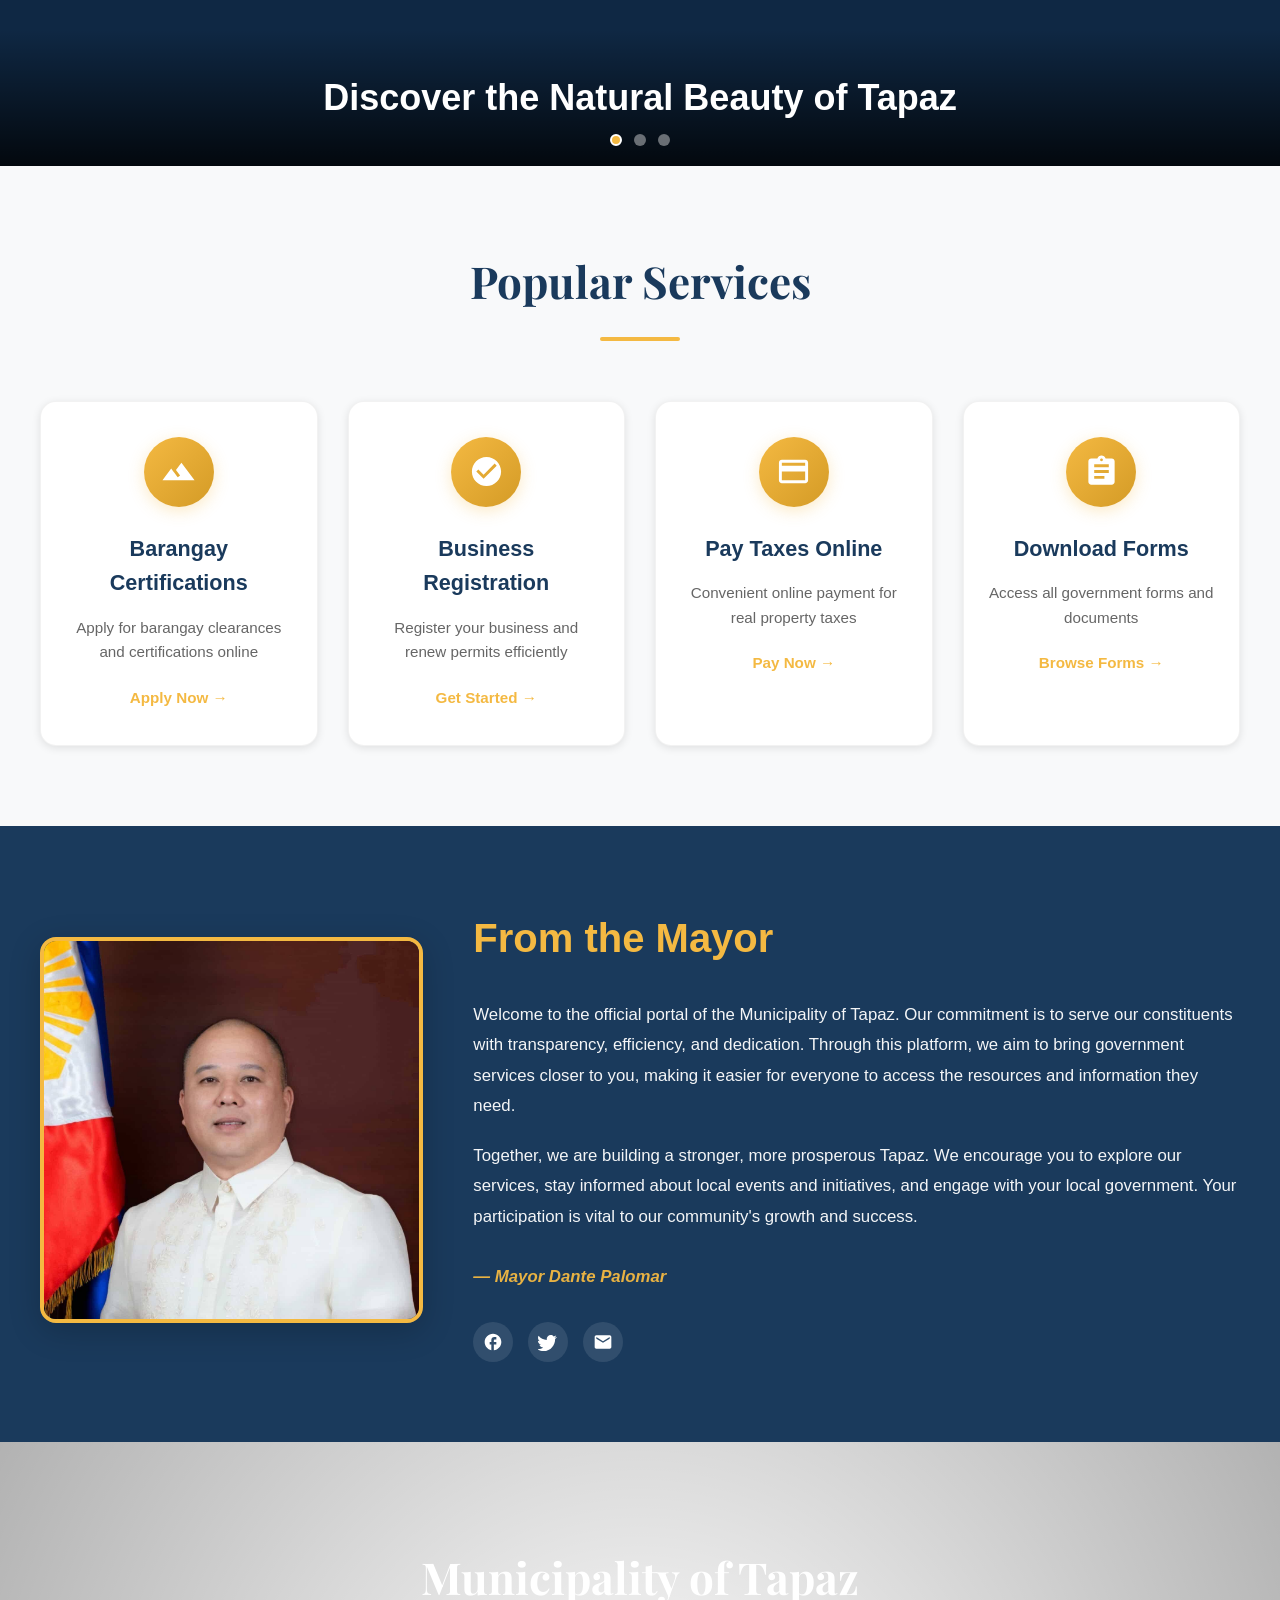
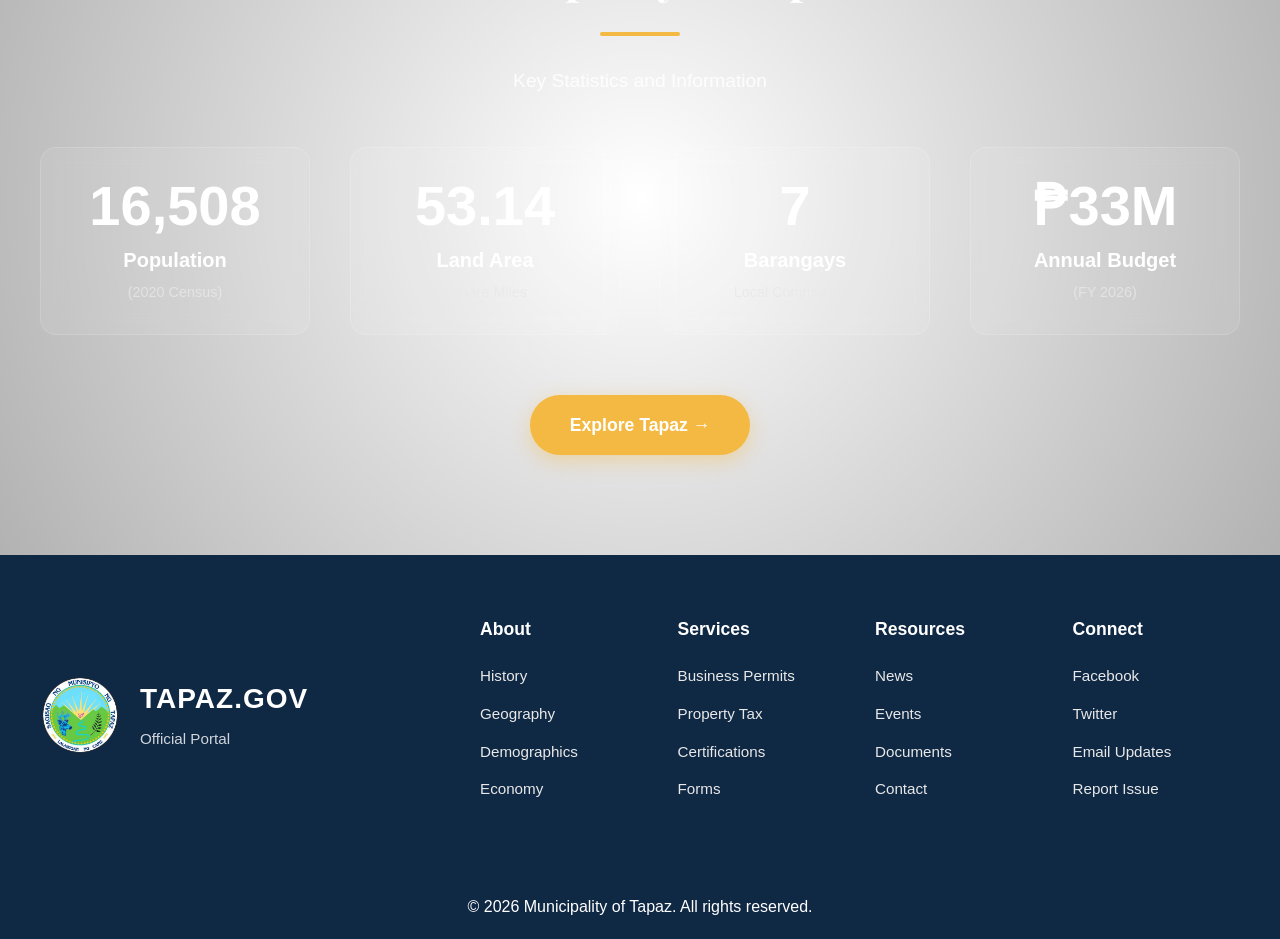
==== commit 9447c132: "deal" ====
--- a/index.html
+++ b/index.html
@@ -98,7 +98,9 @@
             <div class="site-title">
                 TAPAZ.GOV.PH
                 <span class="title-separator">|</span>
-                <span class="site-subtitle">Official website of the Municipality of Tapaz</span>
+                <span class="site-subtitle"><a href="index.html"
+                        style="text-decoration: none; color: #fff;"></a>Official website of the Municipality of
+                    Tapaz</span>
             </div>
             <nav>
                 <ul>
@@ -115,14 +117,20 @@
     <section class="hero-section">
         <div class="hero-overlay"></div>
         <div class="hero-content">
-            <h1 class="hero-title">Welcome to the<br>Municipality <i>of</i> &nbsp;Tapaz<br></h1>
-            <p class="hero-subtitle">Building a Brighter Future Together. Bakas Tapaz!</p>
+            <h1 class="hero-title">Welcome to the <br>Municipality <i>of</i> &nbsp;Tapaz<br> Official Portal
+                <p class="hero-subtitle">Building a Brighter Future Together. Bakas Tapaz!</p>
+        </div>
+        <div class="scroll-indicator">
+            <svg xmlns="http://www.w3.org/2000/svg" viewBox="0 0 24 24" fill="none" stroke="currentColor"
+                stroke-width="2" stroke-linecap="round" stroke-linejoin="round">
+                <polyline points="6 9 12 15 18 9"></polyline>
+            </svg>
         </div>
     </section>
 
     <!-- Quick Links Section -->
     <section class="quick-links-section">
-        <div class="container">
+        <div class="container1">
             <h2 class="section-title">Discover Citizen Resources and Opportunities</h2>
             <div class="quick-links-grid">
                 <a href="#" class="quick-link-card">
@@ -209,14 +217,14 @@
     <section class="image-banner-section">
         <div class="banner-carousel">
             <div class="banner-slide active">
-                <img src="https://images.unsplash.com/photo-1566073771259-6a8506099945?w=1920&h=600&fit=crop"
+                <img src="https://images.unsplash.com/photo-1529156069898-49953e39b3ac?w=1920&h=600&fit=crop"
                     alt="Tapaz Landscape">
                 <div class="banner-overlay">
                     <h3>Discover the Natural Beauty of Tapaz</h3>
                 </div>
             </div>
             <div class="banner-slide">
-                <img src="https://images.unsplash.com/photo-1504870712357-65ea720d6078?w=1920&h=600&fit=crop"
+                <img src="https://images.unsplash.com/photo-1529156069898-49953e39b3ac?w=1920&h=600&fit=crop"
                     alt="Community">
                 <div class="banner-overlay">
                     <h3>Strong Communities, Brighter Future</h3>
@@ -298,7 +306,7 @@
         <div class="container">
             <div class="mayor-content">
                 <div class="mayor-image">
-                    <img src="mayor.png?w=400&h=400&fit=crop" alt="Mayor">
+                    <img src="mayor1.png?w=400&h=600&fit=crop" alt="Mayor">
                 </div>
                 <div class="mayor-text">
                     <h2>From the Mayor</h2>
--- a/wp-content/themes/tapaz-theme/assets/css/homepage.css
+++ b/wp-content/themes/tapaz-theme/assets/css/homepage.css
@@ -25,9 +25,36 @@
 
 /* Global Container */
 .container {
+    max-width: 1440px;
+    margin: 0 auto;
+    padding: 0 20px;
+}
+
+/* Smaller Container */
+.container1 {
     max-width: 1200px;
     margin: 0 auto;
-    padding: 0 20px;
+    padding: 0 10px;
+}
+
+/* ========================================
+   HEADER SECTION
+   ======================================== */
+header {
+    background: rgba(15, 40, 68, 0.65) !important;
+    position: fixed !important;
+    width: 100%;
+    top: 0;
+    left: 0;
+    z-index: 1000;
+    box-shadow: 0 4px 30px rgba(0, 0, 0, 0.1);
+    backdrop-filter: blur(12px);
+    -webkit-backdrop-filter: blur(12px);
+    border-bottom: 3px solid #ffffff;
+}
+
+header .has-primary-background-color {
+    background-color: transparent !important;
 }
 
 /* ========================================
@@ -35,8 +62,9 @@
    ======================================== */
 .hero-section {
     position: relative;
-    height: 600px;
-    background: url('https://dailyguardian.com.ph/wp-content/uploads/2021/02/municipal-government-center-of-Tapaz-in-Capiz-w.jpg?w=1920&h=600&fit=crop');
+    height: 95vh;
+    min-height: 600px;
+    background-image: url('tapaz2026herosection.png');
     background-size: cover;
     background-position: center;
     display: flex;
@@ -60,7 +88,7 @@
     z-index: 2;
     text-align: left;
     width: 100%;
-    max-width: 1200px;
+    max-width: 1440px;
     color: var(--text-white);
     padding: 40px 20px;
     animation: fadeInUp 1s ease-out;
@@ -92,6 +120,48 @@
     to {
         opacity: 1;
         transform: translateY(0);
+    }
+}
+
+.scroll-indicator {
+    position: absolute;
+    bottom: 0px;
+    left: 50%;
+    transform: translateX(-50%);
+    z-index: 10;
+    color: var(--text-white);
+    animation: bounce 2.5s infinite;
+    cursor: pointer;
+}
+
+.scroll-indicator svg {
+    width: 44px;
+    height: 44px;
+    opacity: 0.8;
+    transition: var(--transition);
+}
+
+.scroll-indicator:hover svg {
+    opacity: 1;
+    color: var(--accent-color);
+}
+
+@keyframes bounce {
+
+    0%,
+    20%,
+    50%,
+    80%,
+    100% {
+        transform: translate(-50%, 0);
+    }
+
+    40% {
+        transform: translate(-50%, -20px);
+    }
+
+    60% {
+        transform: translate(-50%, -10px);
     }
 }
 
